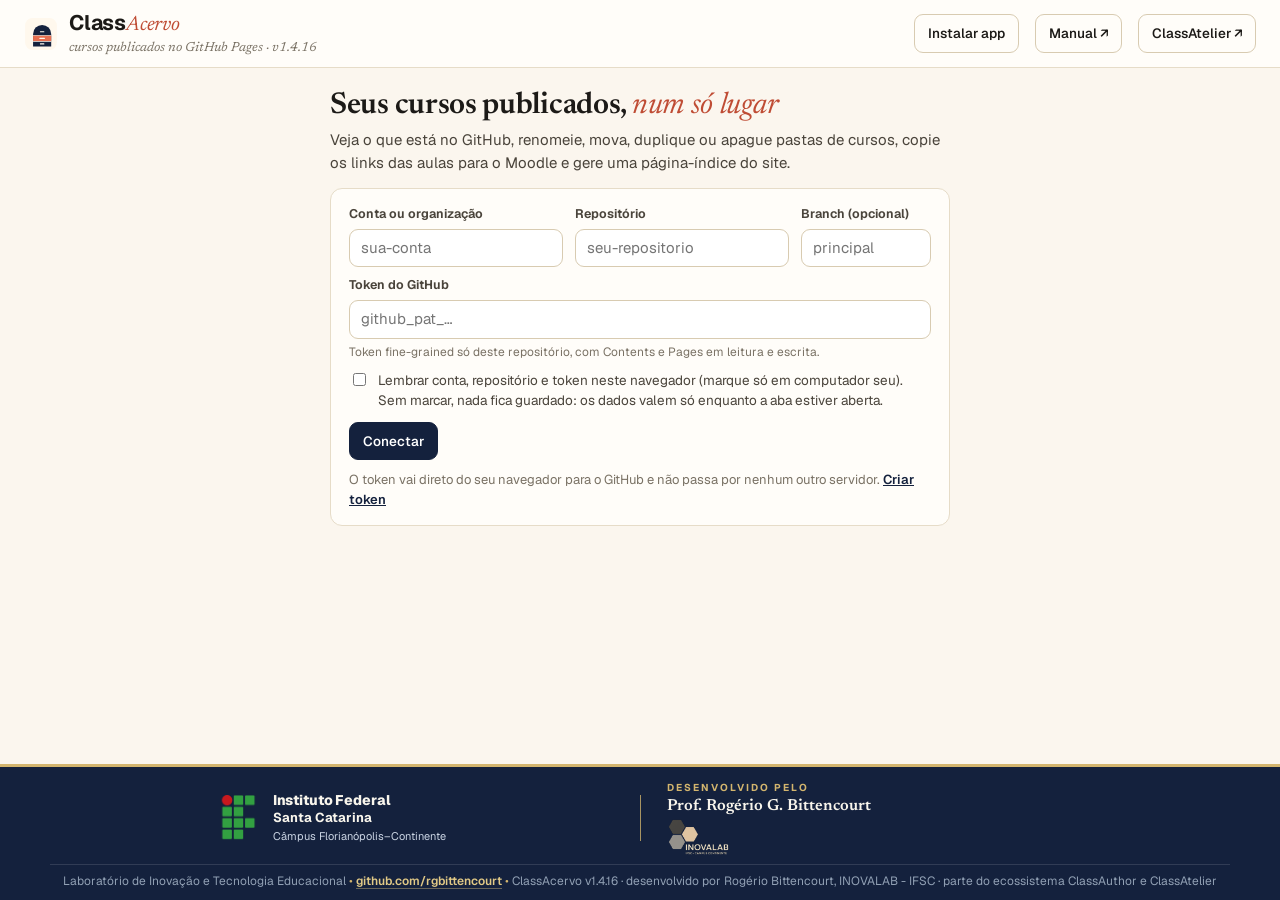
==== index.html @ 3e549061 "ClassAcervo 1.4.16: Manual Class com o botão Organizar lista na Ficha do ClassAuthor Co-Authored-By:" ====
<!doctype html>
<html lang="pt-BR">
<head>
<meta charset="utf-8">
<meta name="viewport" content="width=device-width, initial-scale=1">
<title>ClassAcervo - Cursos publicados</title>
<meta name="description" content="Administre os cursos publicados no GitHub Pages: veja, renomeie, mova, duplique, exclua e gere o índice do site. Ferramenta do ecossistema ClassAuthor e ClassAtelier.">
<meta name="theme-color" content="#14213D">
<link rel="icon" type="image/svg+xml" href="./assets/classacervo-favicon.svg?v=20261028c">
<link rel="icon" type="image/png" sizes="32x32" href="./assets/classacervo-favicon-32.png?v=20261028c">
<link rel="apple-touch-icon" sizes="180x180" href="./assets/classacervo-apple-touch-icon.png?v=20261028c">
<link rel="manifest" href="./assets/classacervo.webmanifest?v=20261029b">
<meta name="mobile-web-app-capable" content="yes">
<meta name="apple-mobile-web-app-capable" content="yes">
<meta name="apple-mobile-web-app-title" content="ClassAcervo">
<meta name="apple-mobile-web-app-status-bar-style" content="default">
<meta property="og:type" content="website">
<meta property="og:title" content="ClassAcervo - Cursos publicados">
<meta property="og:description" content="Organize, mova, duplique e exclua os cursos publicados no GitHub Pages.">
<meta property="og:image" content="https://rgbittencourt.github.io/classacervo/assets/brand/classacervo-cover.png?v=20261028c">
<meta property="og:image:type" content="image/png">
<meta name="twitter:card" content="summary_large_image">
<link rel="stylesheet" href="./fonts/fonts.css">
<link rel="stylesheet" href="./acervo.css?v=14">
</head>
<body>
<header class="top" id="top"></header>
<main id="main"></main>
<footer class="credits" aria-label="Créditos">
  <div class="credits-grid">
    <div class="credits-ifsc" aria-label="Instituto Federal de Santa Catarina">
      <img src="./assets/brand/ifsc-institutional-mark.png" alt="Logotipo colorido do IFSC" />
      <span><strong>Instituto Federal</strong><b>Santa Catarina</b><small>Câmpus Florianópolis–Continente</small></span>
    </div>
    <span class="credits-divider" aria-hidden="true"></span>
    <aside class="credits-dev" aria-label="Créditos de desenvolvimento">
      <p>Desenvolvido pelo</p>
      <strong>Prof. Rogério G. Bittencourt</strong>
      <img src="./assets/brand/inovalab-signature.png" alt="Logotipo completo do INOVALAB" />
    </aside>
  </div>
  <p class="credits-line">Laboratório de Inovação e Tecnologia Educacional <span class="credits-sep" aria-hidden="true">•</span> <a href="https://github.com/rgbittencourt" target="_blank" rel="noreferrer">github.com/rgbittencourt</a> <span class="credits-sep" aria-hidden="true">•</span> ClassAcervo v1.4.16 · desenvolvido por Rogério Bittencourt, INOVALAB - IFSC · parte do ecossistema ClassAuthor e ClassAtelier</p>
</footer>
<div id="dialog-root"></div>
<div id="toast" class="toast" role="status" aria-live="polite" hidden></div>
<script type="module" src="./acervo.js?v=13"></script>
</body>
</html>
---- fonts/fonts.css ----
/* Aula Design System — canonical variable webfonts.
   One file per family/style replaces the former weight-specific duplicates. */

@font-face {
  font-family: 'Newsreader';
  font-style: normal;
  font-weight: 200 800;
  font-display: swap;
  src: url(./Newsreader-VariableFont_opsz_wght.ttf) format('truetype');
}

@font-face {
  font-family: 'Newsreader';
  font-style: italic;
  font-weight: 200 800;
  font-display: swap;
  src: url(./Newsreader-Italic-VariableFont_opsz_wght.ttf) format('truetype');
}

@font-face {
  font-family: 'Geist';
  font-style: normal;
  font-weight: 100 900;
  font-display: swap;
  src: url(./Geist-VariableFont_wght.ttf) format('truetype');
}

@font-face {
  font-family: 'Geist';
  font-style: italic;
  font-weight: 100 900;
  font-display: swap;
  src: url(./Geist-Italic-VariableFont_wght.ttf) format('truetype');
}

@font-face {
  font-family: 'JetBrains Mono';
  font-style: normal;
  font-weight: 100 800;
  font-display: swap;
  src: url(./JetBrainsMono-VariableFont_wght.ttf) format('truetype');
}

@font-face {
  font-family: 'JetBrains Mono';
  font-style: italic;
  font-weight: 100 800;
  font-display: swap;
  src: url(./JetBrainsMono-Italic-VariableFont_wght.ttf) format('truetype');
}

@font-face {
  font-family: 'Bricolage Grotesque';
  font-style: normal;
  font-weight: 200 800;
  font-stretch: 75% 100%;
  font-display: swap;
  src: url(./BricolageGrotesque-VariableFont_opsz_wdth_wght.ttf) format('truetype');
}
---- acervo.css ----
:root{
  --paper:#fbf6ee; --sand:#f3ead9; --card:#fffdf9; --ink:#1c1a17; --ink-2:#4a443b; --ink-3:#7a7265;
  --navy:#14213D; --coral:#e76f51; --coral-deep:#bf4c34; --line:#e6dcc8; --line-2:#d8cbb1;
  --ok:#2f7d4f; --ok-bg:#e3f1e7; --warn:#9a6a12; --warn-bg:#f8edcf; --bad:#b3372a; --bad-bg:#f9e1dc;
  --serif:"Newsreader",Georgia,serif; --sans:"Geist",system-ui,-apple-system,"Segoe UI",sans-serif; --mono:"JetBrains Mono",ui-monospace,Menlo,monospace;
  --radius:12px;
}
*{box-sizing:border-box}
html{-webkit-text-size-adjust:100%}
body{margin:0;background:var(--paper);color:var(--ink);font:15px/1.5 var(--sans);min-height:100vh}
button,input,select,textarea{font:inherit;color:inherit}
a{color:var(--navy)}
:focus-visible{outline:2px solid var(--coral);outline-offset:2px;border-radius:6px}
[hidden]{display:none!important}

/* barra superior */
.top{display:flex;align-items:center;gap:16px;flex-wrap:wrap;padding:12px 24px;background:var(--card);border-bottom:1px solid var(--line);position:sticky;top:0;z-index:20}
.brand{display:flex;align-items:center;gap:11px;text-decoration:none;color:var(--ink)}
.brand img{width:34px;height:34px;border-radius:9px;flex:none}
.wordmark{font-size:21px;letter-spacing:-.01em;line-height:1}
.wordmark b{font-weight:700}
.wordmark i{font-family:var(--serif);font-weight:400;color:var(--coral-deep)}
.tagline{display:block;font:italic 13px/1.2 var(--serif);color:var(--ink-3);margin-top:3px}
.top-spacer{flex:1}
.conn-info{display:flex;align-items:center;gap:8px;flex-wrap:wrap;font-size:13px;color:var(--ink-2)}
.conn-info code{font-family:var(--mono);font-size:12.5px;background:var(--sand);padding:2px 7px;border-radius:6px}

/* botões e chips */
.btn{display:inline-flex;align-items:center;gap:7px;border:1px solid var(--line-2);background:var(--card);padding:8px 13px;border-radius:9px;cursor:pointer;font-weight:550;font-size:13.5px;white-space:nowrap;text-decoration:none;color:var(--ink)}
.btn:hover{background:var(--sand)}
.btn[disabled]{opacity:.5;cursor:not-allowed}
.btn.primary{background:var(--navy);border-color:var(--navy);color:#fff}
.btn.primary:hover{background:#0d1730}
.btn.danger{color:var(--bad);border-color:#e3b3aa}
.btn.danger:hover{background:var(--bad-bg)}
.btn.small{padding:5px 10px;font-size:12.5px;border-radius:8px}
.btn.ghost{border-color:transparent;background:transparent}
.btn.ghost:hover{background:var(--sand)}
.chip{display:inline-flex;align-items:center;gap:6px;font-size:12px;font-weight:600;padding:3px 10px;border-radius:999px;background:var(--sand);color:var(--ink-2)}
.chip.ok{background:var(--ok-bg);color:var(--ok)}
.chip.warn{background:var(--warn-bg);color:var(--warn)}
.chip.bad{background:var(--bad-bg);color:var(--bad)}
.dot{width:7px;height:7px;border-radius:50%;background:currentColor;display:inline-block}

main{max-width:1180px;margin:0 auto;padding:14px 24px 14px}

/* tela de conexão */
.connect{max-width:620px;margin:8px auto 0}
.connect h1{font:600 30px/1.1 var(--serif);letter-spacing:-.01em;margin:0 0 6px}
.connect h1 i{color:var(--coral-deep);font-weight:400}
.connect .lead{color:var(--ink-2);margin:0 0 14px;font-size:15px}
.panel{background:var(--card);border:1px solid var(--line);border-radius:var(--radius);padding:16px 18px}
.field{display:block;margin:0 0 9px}
.field>span{display:block;font-size:12.5px;font-weight:650;color:var(--ink-2);margin-bottom:5px}
.field input[type=text],.field input[type=password],.field select{width:100%;border:1px solid var(--line-2);border-radius:9px;padding:7px 11px;background:#fff}
.field small{display:block;color:var(--ink-3);font-size:12px;margin-top:4px}
.row2{display:grid;grid-template-columns:1fr 1fr;gap:12px}
.row3{display:grid;grid-template-columns:1fr 1fr 130px;gap:12px}
.check{display:flex;gap:9px;align-items:flex-start;font-size:13.5px;color:var(--ink-2);margin:2px 0 12px}
.check input{margin-top:3px}
.hint{font-size:13px;color:var(--ink-3);margin:10px 0 0}
.hint a{font-weight:600}
.err{background:var(--bad-bg);color:var(--bad);border-radius:9px;padding:10px 12px;font-size:13.5px;margin:0 0 14px}
.note{background:var(--warn-bg);color:#6d4c0d;border-radius:9px;padding:10px 12px;font-size:13.5px;margin:0 0 14px}

/* abas e cabeçalho de seção */
.tabs{display:flex;gap:4px;border-bottom:1px solid var(--line);margin:0 0 22px}
.tab{background:none;border:0;padding:10px 16px;font-weight:600;color:var(--ink-3);cursor:pointer;border-bottom:3px solid transparent;margin-bottom:-1px;font-size:14.5px}
.tab[aria-selected=true]{color:var(--ink);border-bottom-color:var(--coral)}
.section-head{display:flex;align-items:flex-end;justify-content:space-between;gap:14px;flex-wrap:wrap;margin:0 0 16px}
.section-head h2{font:600 26px/1.15 var(--serif);margin:0}
.section-head p{margin:4px 0 0;color:var(--ink-3);font-size:14px}
.actions{display:flex;gap:8px;flex-wrap:wrap}

/* cartões de curso */
.grid{display:grid;grid-template-columns:repeat(auto-fill,minmax(340px,1fr));gap:16px}
.course{background:var(--card);border:1px solid var(--line);border-radius:var(--radius);padding:18px 18px 14px;display:flex;flex-direction:column;gap:10px}
.course:hover{border-color:var(--line-2)}
.crumbs{font:12.5px var(--mono);color:var(--ink-3);overflow-wrap:anywhere}
.crumbs b{color:var(--coral-deep);font-weight:600}
.course h3{font:600 21px/1.2 var(--serif);margin:0}
.meta{display:flex;gap:7px;flex-wrap:wrap}
.course-actions{display:flex;gap:6px;flex-wrap:wrap;margin-top:2px}
.lessons{border-top:1px dashed var(--line-2);padding-top:10px;margin-top:2px}
.lessons ol{list-style:none;margin:0;padding:0;display:flex;flex-direction:column;gap:4px}
.lessons li{display:flex;align-items:flex-start;gap:8px;font-size:13.5px}
.lessons li .n{display:block;font:600 11.5px var(--mono);color:var(--coral-deep);letter-spacing:.02em;margin-bottom:1px}
.lessons li .t{flex:1;min-width:0;line-height:1.35}
.lessons ol{gap:10px}
.lessons li .btn{flex:none}
.empty{text-align:center;padding:54px 20px;color:var(--ink-3)}
.empty h3{font:600 22px var(--serif);color:var(--ink);margin:0 0 6px}

/* explorador de arquivos */
.explorer{display:grid;grid-template-columns:minmax(300px,1fr) minmax(300px,1.1fr);gap:16px;align-items:start}
.tree{background:var(--card);border:1px solid var(--line);border-radius:var(--radius);padding:8px;max-height:72vh;overflow:auto}
.node{display:flex;align-items:center;gap:7px;padding:5px 8px;border-radius:8px;cursor:pointer;font-size:14px;min-height:30px}
.node:hover{background:var(--sand)}
.node[aria-selected=true]{background:#f9e3da}
.node .twisty{width:20px;flex:none;color:var(--ink-2);font-size:14px;line-height:1;text-align:center}
.node svg{flex:none;color:var(--ink-3)}
.node.dir svg{color:var(--coral-deep)}
.node .name{flex:1;min-width:0;overflow:hidden;text-overflow:ellipsis;white-space:nowrap}
.node .size{font:12px var(--mono);color:var(--ink-3)}
.detail{background:var(--card);border:1px solid var(--line);border-radius:var(--radius);padding:18px;position:sticky;top:84px}
.detail h3{font:600 20px/1.2 var(--serif);margin:0 0 4px;overflow-wrap:anywhere}
.detail .path{font:12.5px var(--mono);color:var(--ink-3);overflow-wrap:anywhere;margin:0 0 12px}
.kv{display:grid;grid-template-columns:auto 1fr;gap:5px 14px;font-size:13.5px;margin:0 0 14px}
.kv dt{color:var(--ink-3)}
.kv dd{margin:0;overflow-wrap:anywhere}
.preview{border:1px solid var(--line);border-radius:9px;background:#fff;margin:14px 0 0;max-height:300px;overflow:auto}
.preview pre{margin:0;padding:12px;font:12px/1.5 var(--mono);white-space:pre-wrap;word-break:break-word}
.preview img{display:block;max-width:100%;margin:0 auto;padding:12px}

/* diálogos */
.scrim{position:fixed;inset:0;background:rgba(20,22,32,.46);display:grid;place-items:center;padding:20px;z-index:60}
.dialog{background:var(--card);border-radius:14px;width:min(560px,100%);max-height:88vh;overflow:auto;box-shadow:0 24px 70px rgba(0,0,0,.3)}
.dialog header{padding:18px 22px 6px}
.dialog header h2{font:600 22px/1.2 var(--serif);margin:0}
.dialog .body{padding:8px 22px 6px}
.dialog footer{display:flex;gap:8px;justify-content:flex-end;padding:14px 22px 18px;flex-wrap:wrap}
.dialog p{margin:0 0 12px;color:var(--ink-2)}
.list-pick{border:1px solid var(--line);border-radius:9px;max-height:220px;overflow:auto;margin:0 0 14px}
.list-pick label{display:flex;gap:9px;align-items:flex-start;padding:8px 11px;border-bottom:1px solid var(--line);font-size:13.5px;cursor:pointer}
.list-pick label:last-child{border-bottom:0}
.list-pick code{font:12px var(--mono);color:var(--ink-3)}
.result a{font-weight:600}
.spinner{display:inline-block;width:14px;height:14px;border:2px solid var(--line-2);border-top-color:var(--navy);border-radius:50%;animation:spin .8s linear infinite;vertical-align:-2px;margin-right:6px}
@keyframes spin{to{transform:rotate(360deg)}}
.toast{position:fixed;left:50%;bottom:26px;transform:translateX(-50%);background:var(--navy);color:#fff;padding:10px 18px;border-radius:10px;font-size:14px;z-index:80;box-shadow:0 10px 30px rgba(0,0,0,.25);max-width:90vw}
.loading{padding:70px 20px;text-align:center;color:var(--ink-3)}

@media (max-width:820px){
  .explorer{grid-template-columns:1fr}
  .detail{position:static}
  main{padding:14px 16px 24px}
  .top{padding:10px 16px}
  .row2,.row3{grid-template-columns:1fr}
}

.pick{width:16px;height:16px;flex:none;margin:0;accent-color:var(--navy);cursor:pointer}
.twisty{cursor:pointer;padding:4px 3px}
.bulk{display:flex;align-items:center;gap:10px;flex-wrap:wrap;background:#fdeee9;border:1px solid #efc9bf;border-radius:10px;padding:9px 14px;margin:0 0 14px;position:sticky;top:72px;z-index:10}
.bulk span{margin-right:auto}

/* créditos de autoria (mesmo desenho da capa do ClassAuthor) */
body{display:flex;flex-direction:column}
body>main{flex:1 0 auto;width:100%}
.credits{flex:none;background:var(--navy);color:#cbd5e4;padding:14px 24px 10px;border-top:3px solid #d3b56e}
.credits-grid{max-width:1180px;margin:0 auto;display:grid;grid-template-columns:minmax(0,1fr) 1px minmax(0,1fr);align-items:center;gap:clamp(14px,2.4vw,26px)}
.credits-ifsc{display:flex;align-items:center;justify-content:center;gap:15px;min-width:0;color:#f8f5ec}
.credits-ifsc>img{width:40px;height:47px;flex:none;object-fit:contain}
.credits-ifsc>span{display:flex;flex-direction:column;gap:2px;line-height:1.12}
.credits-ifsc strong{font-size:14px;font-weight:800;letter-spacing:-.01em}
.credits-ifsc b{font-size:13px;font-weight:700}
.credits-ifsc small{margin-top:2px;color:#cbd5e4;font-size:11px;line-height:1.25}
.credits-divider{display:block;width:1px;min-height:46px;background:rgba(211,181,110,.78)}
.credits-dev{display:flex;flex-direction:column;align-items:flex-start;max-width:360px;font-size:12px;line-height:1.4}
.credits-dev>p{margin:0;color:#d3b56e;font-size:10px;font-weight:700;letter-spacing:.2em;text-transform:uppercase}
.credits-dev>strong{display:block;margin-top:2px;color:#f8f5ec;font-family:var(--serif);font-size:16px;line-height:1.2;font-weight:600}
.credits-dev>img{width:118px;height:38px;margin-top:2px;object-fit:contain;object-position:left;background:transparent}
.credits-meta{grid-column:1 / -1;display:flex;flex-wrap:wrap;align-items:center;justify-content:center;gap:4px 10px;padding-top:0;color:#cbd5e4;font-size:11.5px}
.credits-meta a{color:#e1c986;font-weight:600;text-decoration:underline;text-decoration-color:rgba(225,201,134,.4);text-underline-offset:3px}
.credits-sep{color:#d3b56e}
.credits-line a{color:#e1c986;font-weight:600;text-decoration:underline;text-decoration-color:rgba(225,201,134,.4);text-underline-offset:3px}
.credits-line{max-width:1180px;margin:8px auto 0;padding-top:7px;line-height:1.5;border-top:1px solid rgba(255,255,255,.12);text-align:center;color:#91a0b4;font-size:12px}
@media(max-width:620px){.credits{padding:18px 18px 14px}.credits-grid{grid-template-columns:1fr;gap:20px}.credits-divider{width:100%;height:1px;min-height:0}.credits-ifsc{justify-content:flex-start}.credits-meta{justify-content:flex-start}.credits-line{text-align:left}.credits-dev>img{width:180px;height:68px}}
@media print{.credits{display:none}}

.dialog .steps{margin:10px 0 12px;padding-left:22px;line-height:1.55}.dialog .steps li{margin:4px 0}

/* miniatura do curso e situação da publicação */
.thumb{display:block;position:relative;aspect-ratio:16/10;overflow:hidden;border-radius:10px;border:1px solid var(--line);background:var(--sand);margin:-4px 0 2px}
.thumb iframe{position:absolute;left:0;top:0;width:1280px;height:800px;border:0;transform-origin:0 0;transform:scale(.265);pointer-events:none;background:#fff}
.thumb:hover{border-color:var(--line-2)}
.spinner.small{width:11px;height:11px;border-width:2px}

/* relatório para o Moodle */
.dialog.wide{width:min(860px,100%)}
.report-box{display:block;width:100%;box-sizing:border-box;font:12px/1.5 var(--mono);border:1px solid var(--line-2);border-radius:9px;padding:10px 12px;background:#fff;resize:vertical}
.report-table{width:100%;border-collapse:collapse;font-size:13.5px}
.report-table th{text-align:left;font-size:12px;color:var(--ink-3);padding:6px 8px;border-bottom:1px solid var(--line-2)}
.report-table td{padding:8px;border-bottom:1px solid var(--line);vertical-align:top}
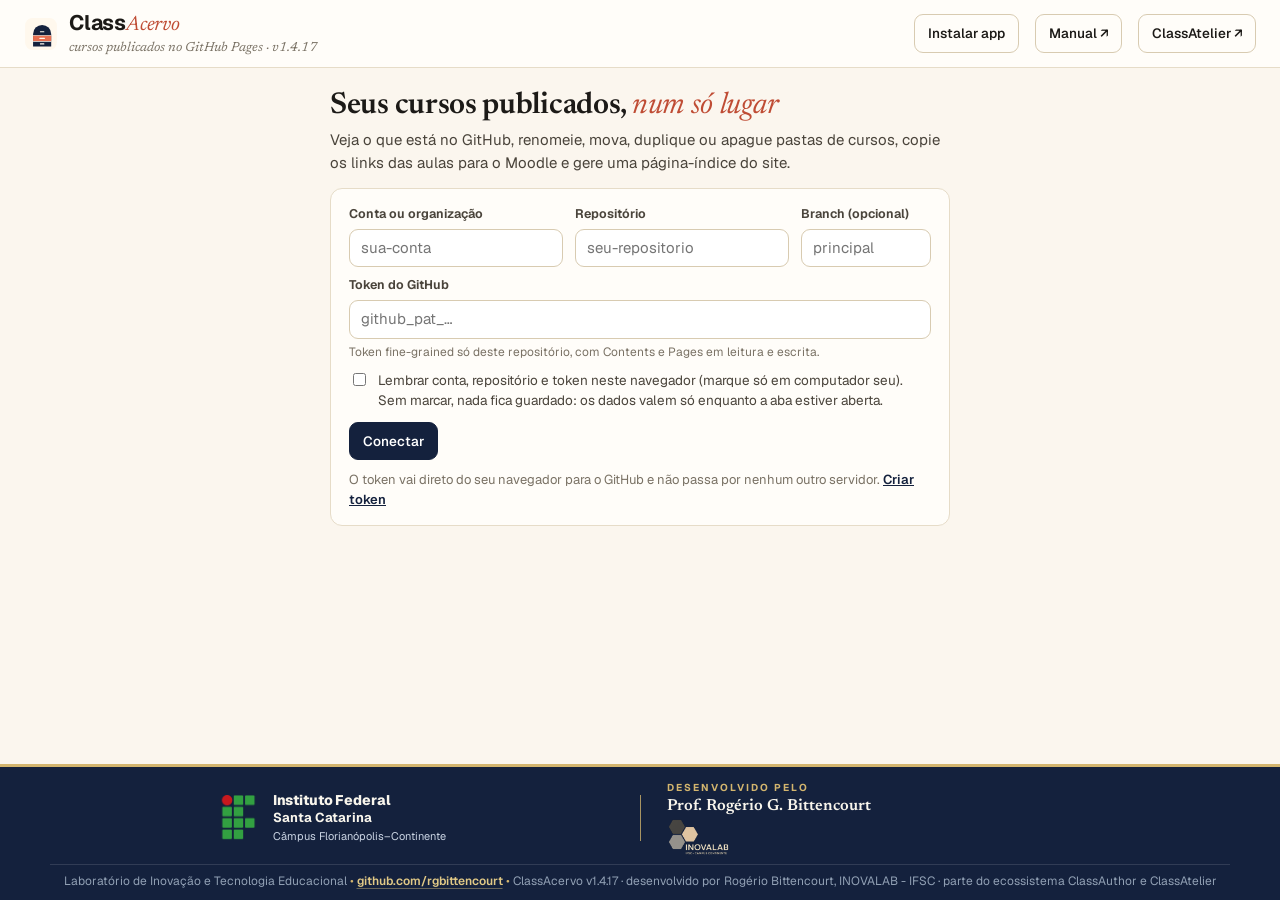
==== commit 9252cce2: "ClassAcervo 1.4.17: Manual Class com a busca de ícones e capturas refeitas Co-Authored-By: Claude So" ====
--- a/index.html
+++ b/index.html
@@ -39,7 +39,7 @@
       <img src="./assets/brand/inovalab-signature.png" alt="Logotipo completo do INOVALAB" />
     </aside>
   </div>
-  <p class="credits-line">Laboratório de Inovação e Tecnologia Educacional <span class="credits-sep" aria-hidden="true">•</span> <a href="https://github.com/rgbittencourt" target="_blank" rel="noreferrer">github.com/rgbittencourt</a> <span class="credits-sep" aria-hidden="true">•</span> ClassAcervo v1.4.16 · desenvolvido por Rogério Bittencourt, INOVALAB - IFSC · parte do ecossistema ClassAuthor e ClassAtelier</p>
+  <p class="credits-line">Laboratório de Inovação e Tecnologia Educacional <span class="credits-sep" aria-hidden="true">•</span> <a href="https://github.com/rgbittencourt" target="_blank" rel="noreferrer">github.com/rgbittencourt</a> <span class="credits-sep" aria-hidden="true">•</span> ClassAcervo v1.4.17 · desenvolvido por Rogério Bittencourt, INOVALAB - IFSC · parte do ecossistema ClassAuthor e ClassAtelier</p>
 </footer>
 <div id="dialog-root"></div>
 <div id="toast" class="toast" role="status" aria-live="polite" hidden></div>
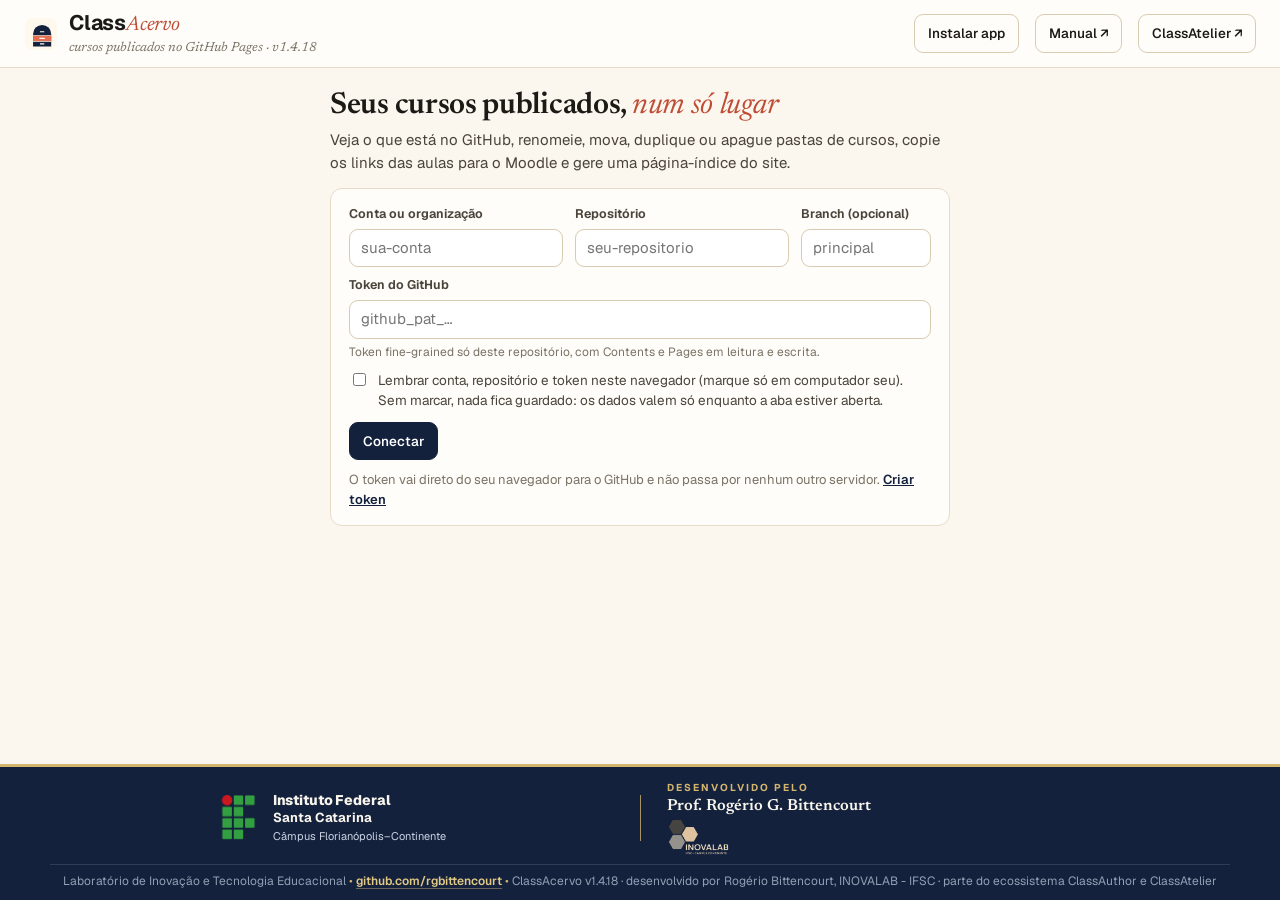
==== commit 77a99df1: "ClassAcervo 1.4.18: Manual Class atualizado Co-Authored-By: Claude Sonnet 5.5 <noreply@anthropic.com" ====
--- a/index.html
+++ b/index.html
@@ -39,7 +39,7 @@
       <img src="./assets/brand/inovalab-signature.png" alt="Logotipo completo do INOVALAB" />
     </aside>
   </div>
-  <p class="credits-line">Laboratório de Inovação e Tecnologia Educacional <span class="credits-sep" aria-hidden="true">•</span> <a href="https://github.com/rgbittencourt" target="_blank" rel="noreferrer">github.com/rgbittencourt</a> <span class="credits-sep" aria-hidden="true">•</span> ClassAcervo v1.4.17 · desenvolvido por Rogério Bittencourt, INOVALAB - IFSC · parte do ecossistema ClassAuthor e ClassAtelier</p>
+  <p class="credits-line">Laboratório de Inovação e Tecnologia Educacional <span class="credits-sep" aria-hidden="true">•</span> <a href="https://github.com/rgbittencourt" target="_blank" rel="noreferrer">github.com/rgbittencourt</a> <span class="credits-sep" aria-hidden="true">•</span> ClassAcervo v1.4.18 · desenvolvido por Rogério Bittencourt, INOVALAB - IFSC · parte do ecossistema ClassAuthor e ClassAtelier</p>
 </footer>
 <div id="dialog-root"></div>
 <div id="toast" class="toast" role="status" aria-live="polite" hidden></div>
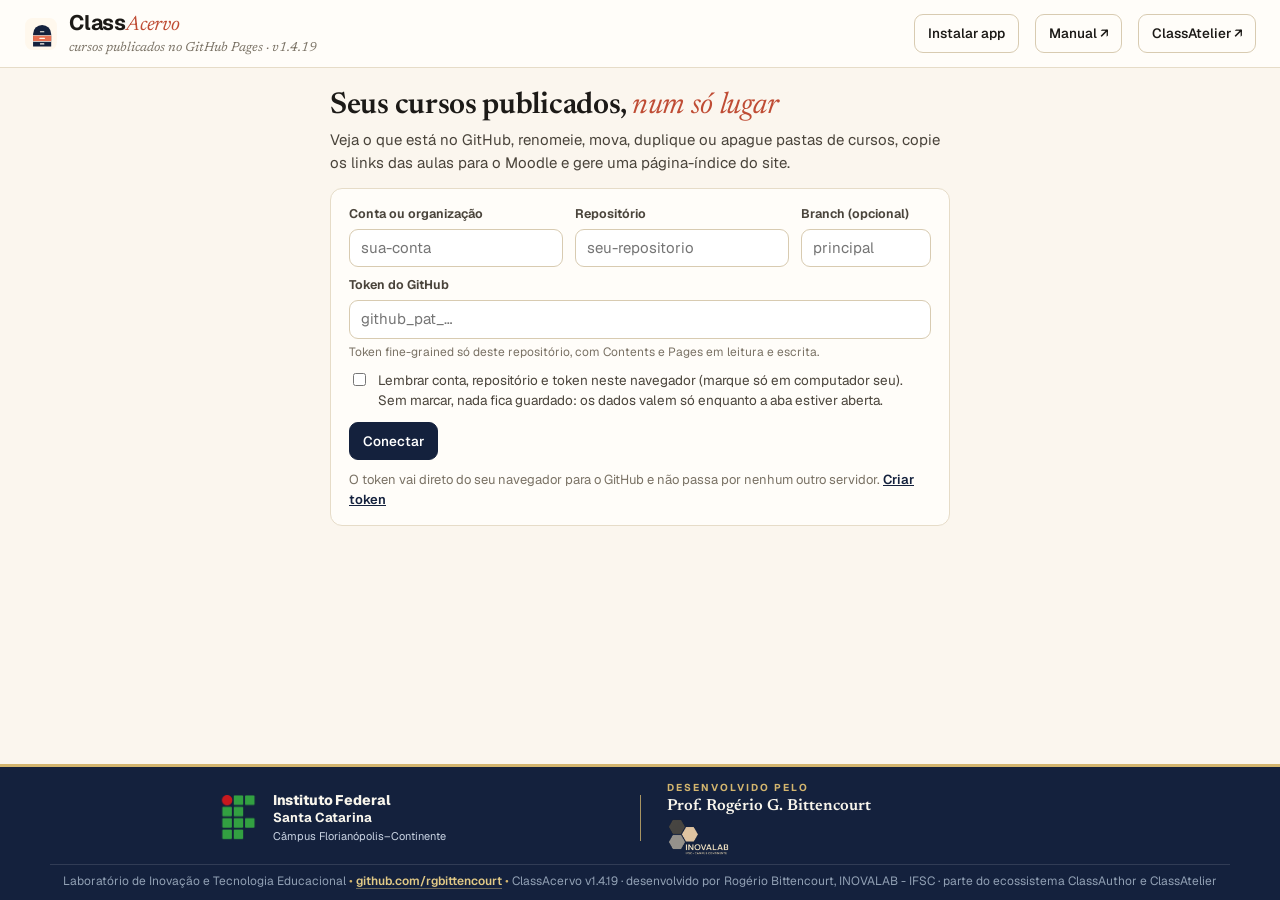
==== commit 415bfce8: "ClassAcervo 1.4.19: Manual Class atualizado Co-Authored-By: Claude Sonnet 5.5 <noreply@anthropic.com" ====
--- a/index.html
+++ b/index.html
@@ -39,7 +39,7 @@
       <img src="./assets/brand/inovalab-signature.png" alt="Logotipo completo do INOVALAB" />
     </aside>
   </div>
-  <p class="credits-line">Laboratório de Inovação e Tecnologia Educacional <span class="credits-sep" aria-hidden="true">•</span> <a href="https://github.com/rgbittencourt" target="_blank" rel="noreferrer">github.com/rgbittencourt</a> <span class="credits-sep" aria-hidden="true">•</span> ClassAcervo v1.4.18 · desenvolvido por Rogério Bittencourt, INOVALAB - IFSC · parte do ecossistema ClassAuthor e ClassAtelier</p>
+  <p class="credits-line">Laboratório de Inovação e Tecnologia Educacional <span class="credits-sep" aria-hidden="true">•</span> <a href="https://github.com/rgbittencourt" target="_blank" rel="noreferrer">github.com/rgbittencourt</a> <span class="credits-sep" aria-hidden="true">•</span> ClassAcervo v1.4.19 · desenvolvido por Rogério Bittencourt, INOVALAB - IFSC · parte do ecossistema ClassAuthor e ClassAtelier</p>
 </footer>
 <div id="dialog-root"></div>
 <div id="toast" class="toast" role="status" aria-live="polite" hidden></div>
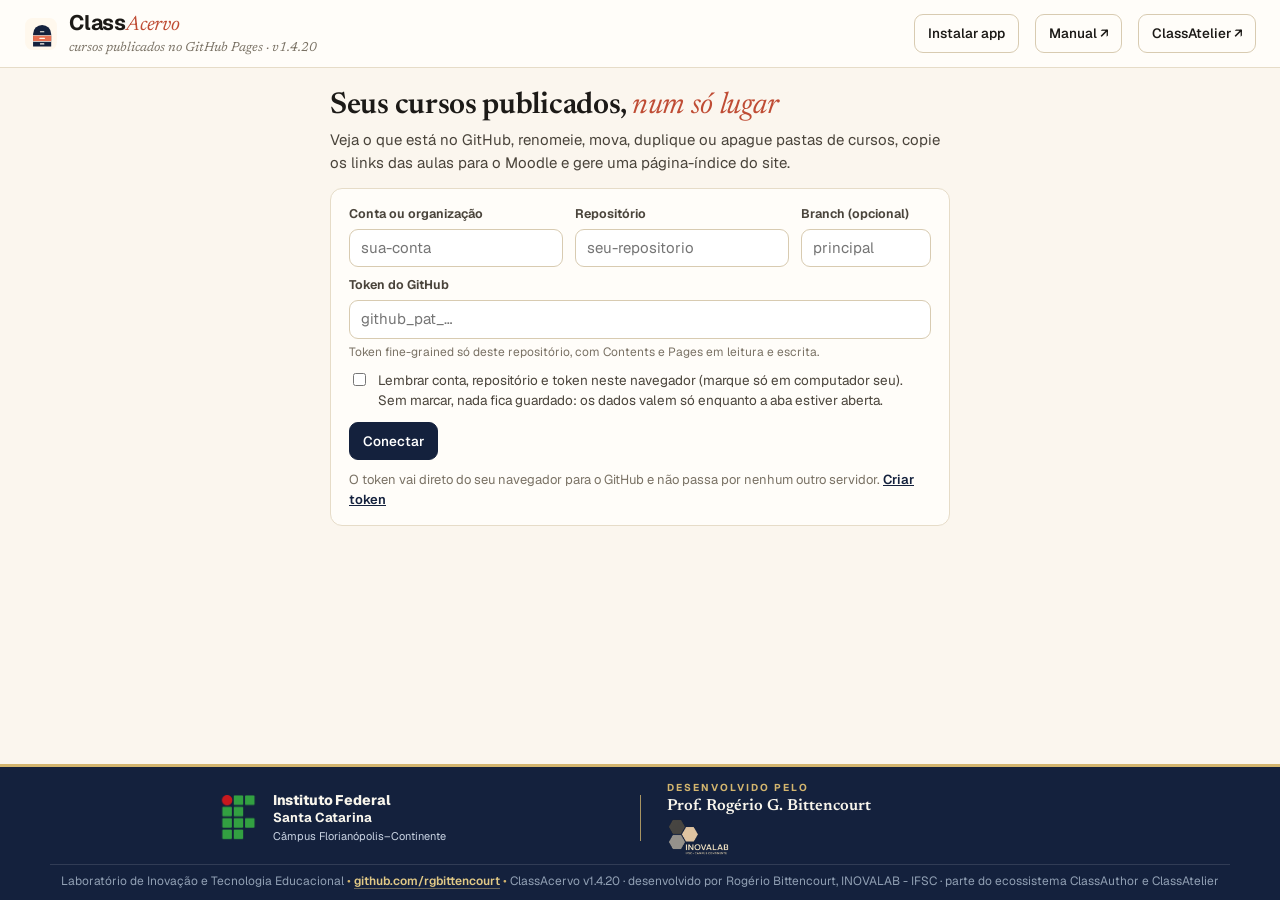
==== commit a1160a17: "ClassAcervo 1.4.20: Manual Class atualizado Co-Authored-By: Claude Sonnet 5.5 <noreply@anthropic.com" ====
--- a/index.html
+++ b/index.html
@@ -39,7 +39,7 @@
       <img src="./assets/brand/inovalab-signature.png" alt="Logotipo completo do INOVALAB" />
     </aside>
   </div>
-  <p class="credits-line">Laboratório de Inovação e Tecnologia Educacional <span class="credits-sep" aria-hidden="true">•</span> <a href="https://github.com/rgbittencourt" target="_blank" rel="noreferrer">github.com/rgbittencourt</a> <span class="credits-sep" aria-hidden="true">•</span> ClassAcervo v1.4.19 · desenvolvido por Rogério Bittencourt, INOVALAB - IFSC · parte do ecossistema ClassAuthor e ClassAtelier</p>
+  <p class="credits-line">Laboratório de Inovação e Tecnologia Educacional <span class="credits-sep" aria-hidden="true">•</span> <a href="https://github.com/rgbittencourt" target="_blank" rel="noreferrer">github.com/rgbittencourt</a> <span class="credits-sep" aria-hidden="true">•</span> ClassAcervo v1.4.20 · desenvolvido por Rogério Bittencourt, INOVALAB - IFSC · parte do ecossistema ClassAuthor e ClassAtelier</p>
 </footer>
 <div id="dialog-root"></div>
 <div id="toast" class="toast" role="status" aria-live="polite" hidden></div>
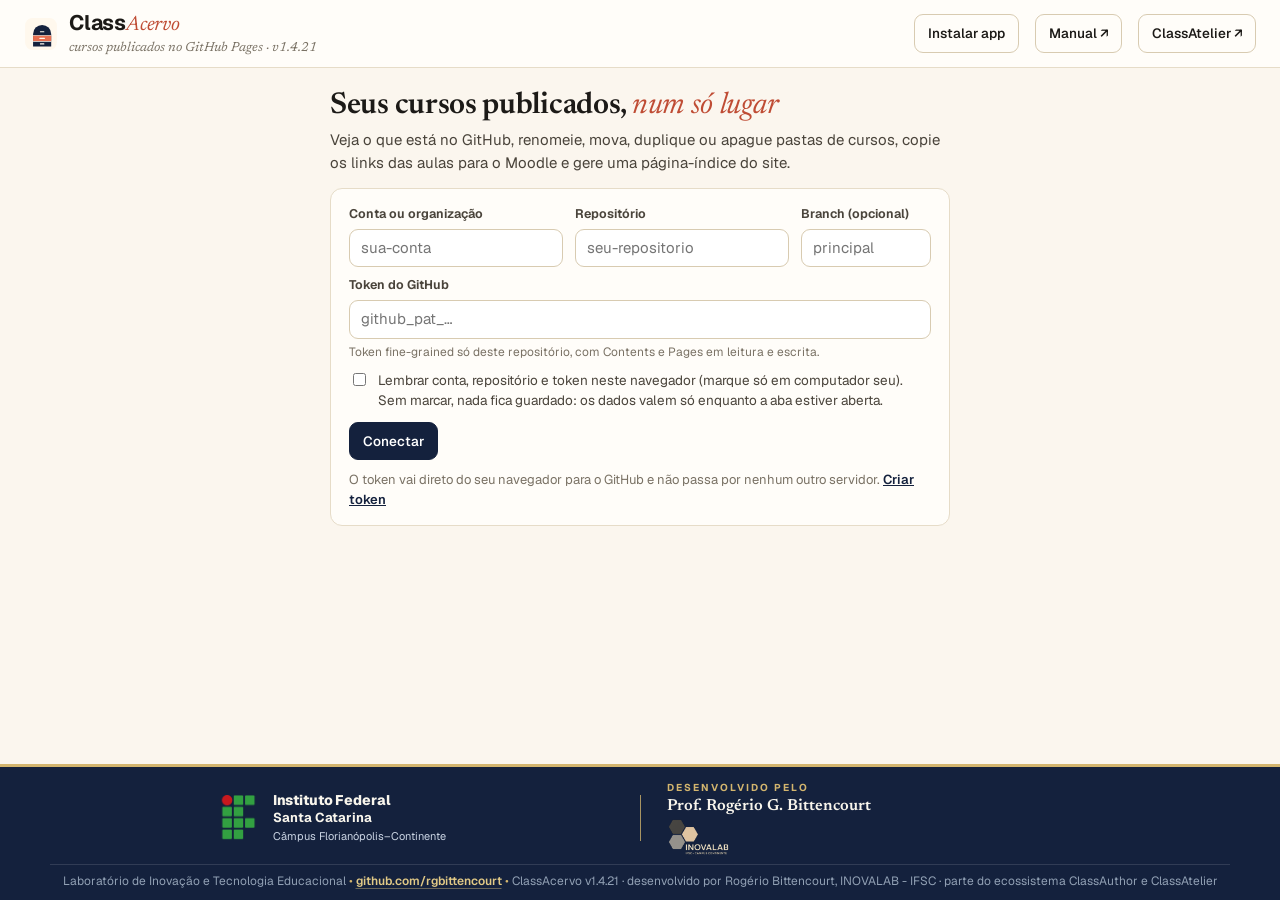
==== commit d92d528d: "ClassAcervo 1.4.21: Manual Class atualizado Co-Authored-By: Claude Sonnet 5.5 <noreply@anthropic.com" ====
--- a/index.html
+++ b/index.html
@@ -39,7 +39,7 @@
       <img src="./assets/brand/inovalab-signature.png" alt="Logotipo completo do INOVALAB" />
     </aside>
   </div>
-  <p class="credits-line">Laboratório de Inovação e Tecnologia Educacional <span class="credits-sep" aria-hidden="true">•</span> <a href="https://github.com/rgbittencourt" target="_blank" rel="noreferrer">github.com/rgbittencourt</a> <span class="credits-sep" aria-hidden="true">•</span> ClassAcervo v1.4.20 · desenvolvido por Rogério Bittencourt, INOVALAB - IFSC · parte do ecossistema ClassAuthor e ClassAtelier</p>
+  <p class="credits-line">Laboratório de Inovação e Tecnologia Educacional <span class="credits-sep" aria-hidden="true">•</span> <a href="https://github.com/rgbittencourt" target="_blank" rel="noreferrer">github.com/rgbittencourt</a> <span class="credits-sep" aria-hidden="true">•</span> ClassAcervo v1.4.21 · desenvolvido por Rogério Bittencourt, INOVALAB - IFSC · parte do ecossistema ClassAuthor e ClassAtelier</p>
 </footer>
 <div id="dialog-root"></div>
 <div id="toast" class="toast" role="status" aria-live="polite" hidden></div>
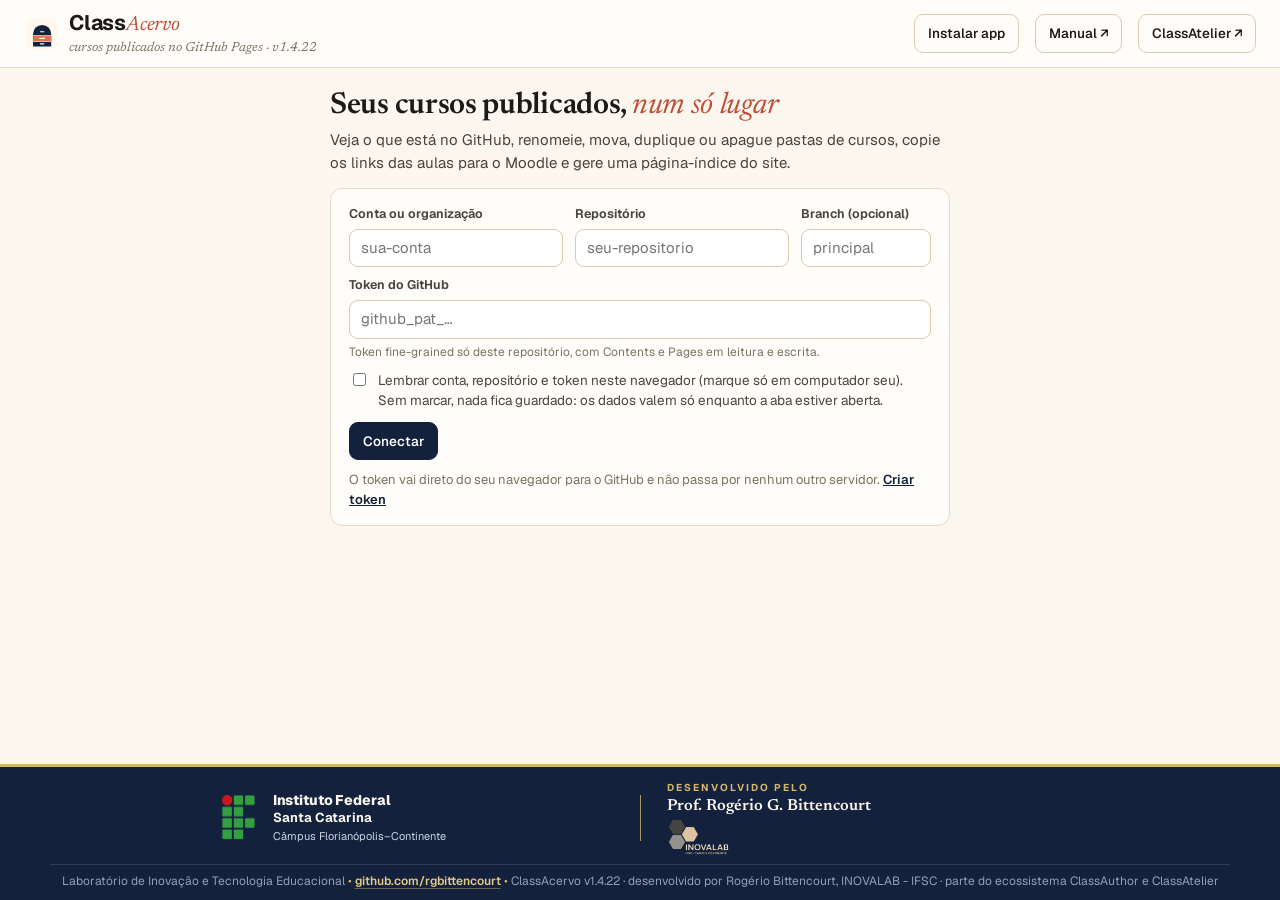
==== commit 86f6de91: "Manual Class: Anexo B (pastas, GitHub e como os três apps se ligam) Co-Authored-By: Claude Sonnet 5." ====
--- a/index.html
+++ b/index.html
@@ -39,7 +39,7 @@
       <img src="./assets/brand/inovalab-signature.png" alt="Logotipo completo do INOVALAB" />
     </aside>
   </div>
-  <p class="credits-line">Laboratório de Inovação e Tecnologia Educacional <span class="credits-sep" aria-hidden="true">•</span> <a href="https://github.com/rgbittencourt" target="_blank" rel="noreferrer">github.com/rgbittencourt</a> <span class="credits-sep" aria-hidden="true">•</span> ClassAcervo v1.4.21 · desenvolvido por Rogério Bittencourt, INOVALAB - IFSC · parte do ecossistema ClassAuthor e ClassAtelier</p>
+  <p class="credits-line">Laboratório de Inovação e Tecnologia Educacional <span class="credits-sep" aria-hidden="true">•</span> <a href="https://github.com/rgbittencourt" target="_blank" rel="noreferrer">github.com/rgbittencourt</a> <span class="credits-sep" aria-hidden="true">•</span> ClassAcervo v1.4.22 · desenvolvido por Rogério Bittencourt, INOVALAB - IFSC · parte do ecossistema ClassAuthor e ClassAtelier</p>
 </footer>
 <div id="dialog-root"></div>
 <div id="toast" class="toast" role="status" aria-live="polite" hidden></div>
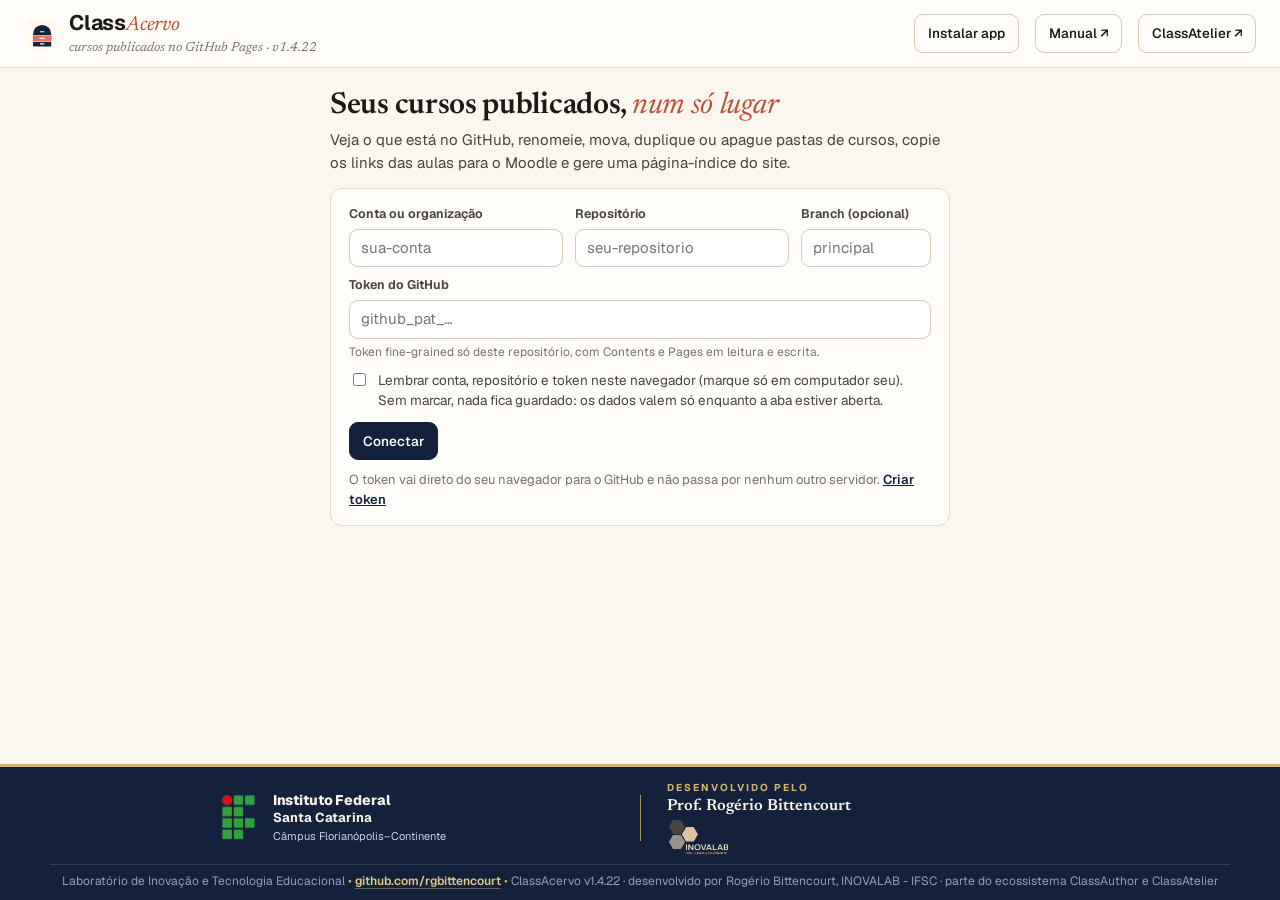
==== commit 85e49db8: "Nome corrigido para Rogério Bittencourt; Manual Class 1.31.1 Co-Authored-By: Claude Sonnet 5.5 <nore" ====
--- a/index.html
+++ b/index.html
@@ -35,7 +35,7 @@
     <span class="credits-divider" aria-hidden="true"></span>
     <aside class="credits-dev" aria-label="Créditos de desenvolvimento">
       <p>Desenvolvido pelo</p>
-      <strong>Prof. Rogério G. Bittencourt</strong>
+      <strong>Prof. Rogério Bittencourt</strong>
       <img src="./assets/brand/inovalab-signature.png" alt="Logotipo completo do INOVALAB" />
     </aside>
   </div>
